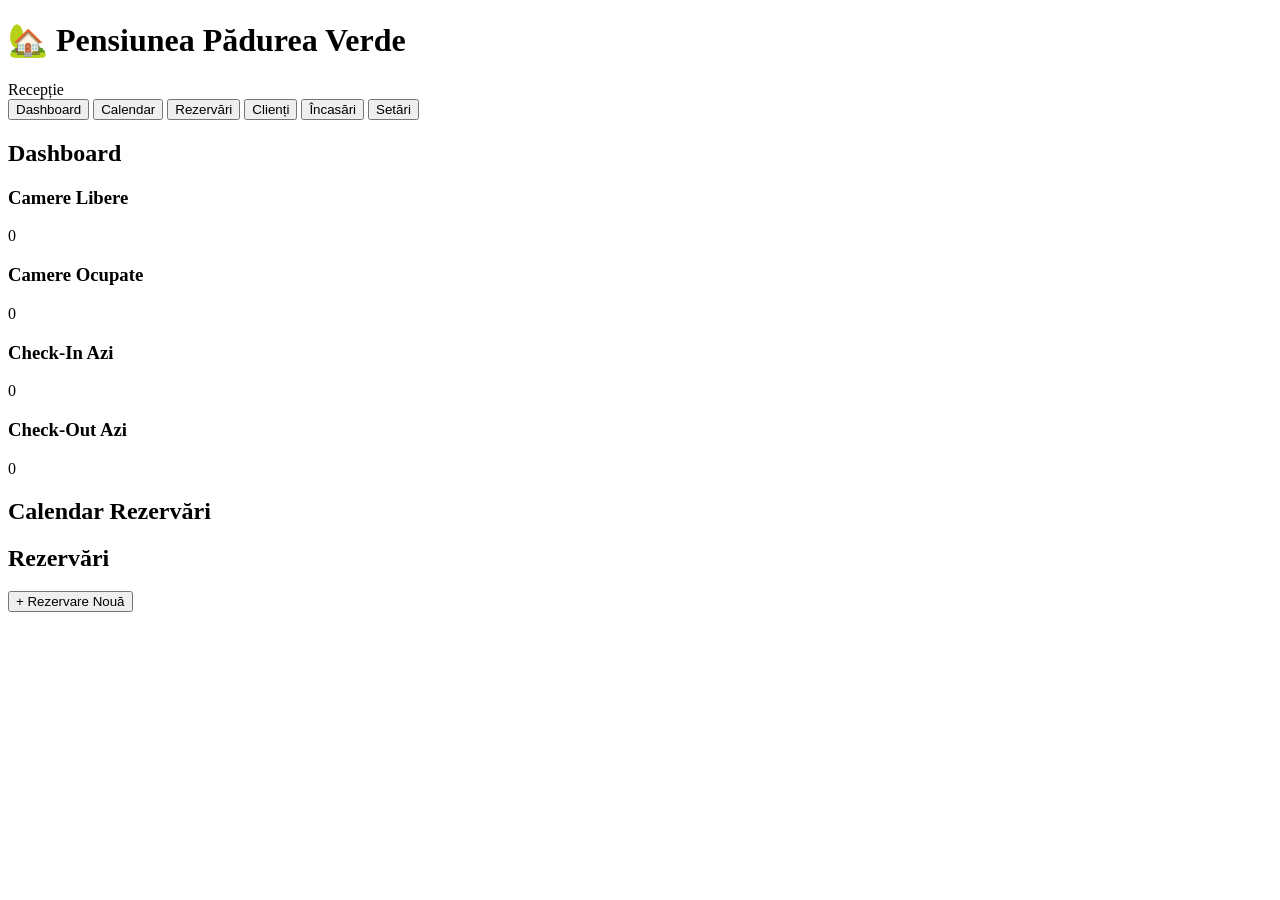
==== index.html @ 4703ed32 "Update index.html" ====
<!DOCTYPE html>
<html lang="ro">

<head>
    <meta charset="UTF-8">
    <meta name="viewport" content="width=device-width, initial-scale=1.0">

    <title>Pensiunea Pădurea Verde</title>

    <link rel="stylesheet" href="css/style.css">

    <script defer src="js/app.js"></script>
    <script defer src="js/database.js"></script>
    <script defer src="js/dashboard.js"></script>
    <script defer src="js/calendar.js"></script>
    <script defer src="js/reservations.js"></script>
</head>

<body>

<header>

    <div class="logo">

        <h1>🏡 Pensiunea Pădurea Verde</h1>

    </div>

    <div class="user">

        Recepție

    </div>

</header>

<div class="container">

    <aside>

        <button id="btnDashboard">Dashboard</button>

        <button id="btnCalendar">Calendar</button>

        <button id="btnReservations">Rezervări</button>

        <button id="btnClients">Clienți</button>

        <button id="btnPayments">Încasări</button>

        <button id="btnSettings">Setări</button>

    </aside>

    <main>

        <section id="dashboard">

            <h2>Dashboard</h2>

            <div class="cards">

                <div class="card">
                    <h3>Camere Libere</h3>
                    <span id="freeRooms">0</span>
                </div>

                <div class="card">
                    <h3>Camere Ocupate</h3>
                    <span id="busyRooms">0</span>
                </div>

                <div class="card">
                    <h3>Check-In Azi</h3>
                    <span id="todayCheckIn">0</span>
                </div>

                <div class="card">
                    <h3>Check-Out Azi</h3>
                    <span id="todayCheckOut">0</span>
                </div>

            </div>

        </section>

        <section id="calendar">

            <h2>Calendar Rezervări</h2>

            <div id="calendarContainer">

            </div>

        </section>

        <section id="reservations">

            <h2>Rezervări</h2>

            <button id="newReservation">

                + Rezervare Nouă

            </button>

            <div id="reservationList">

            </div>

        </section>

    </main>

</div>

</body>

</html>
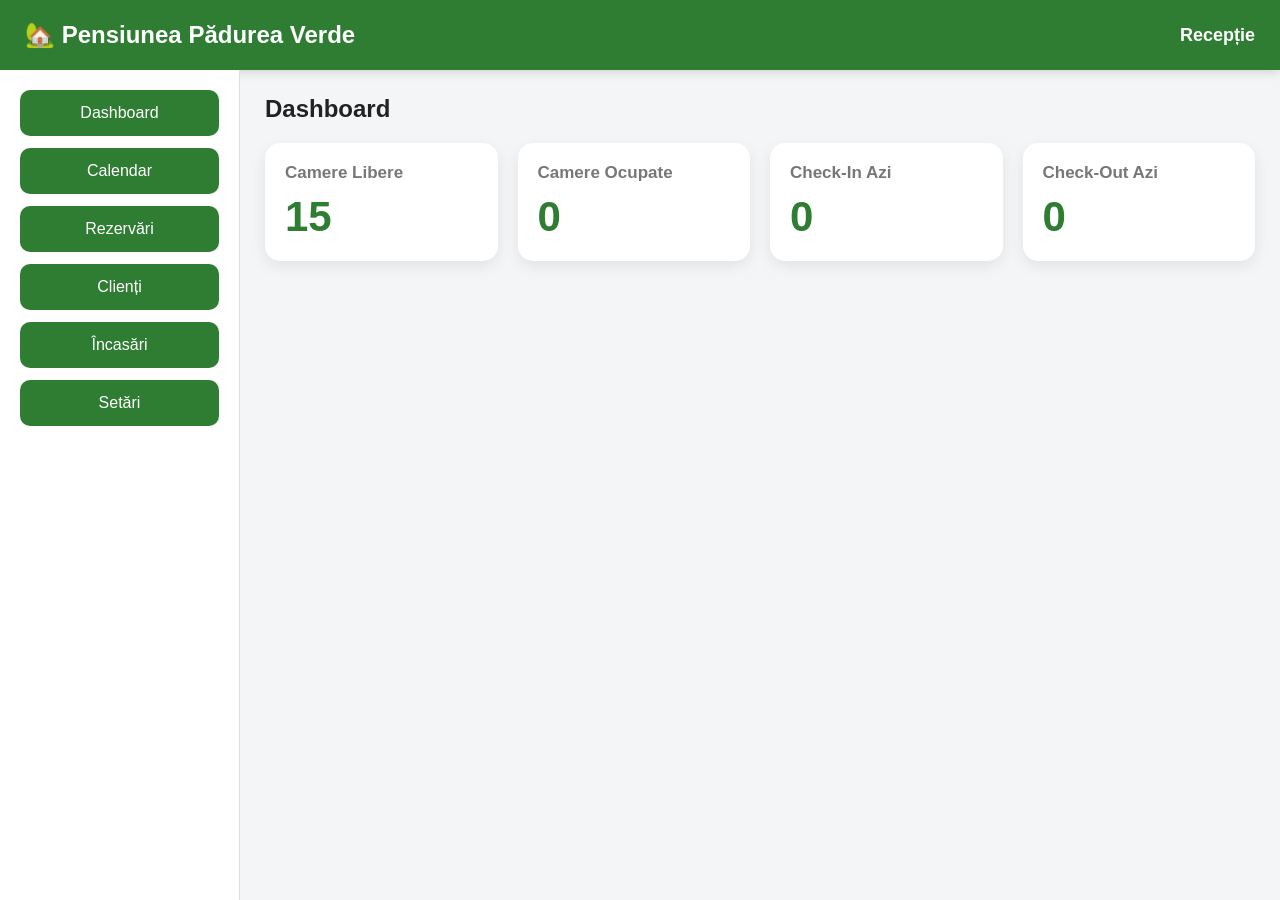
==== commit 6ce4cd9a: "Update index.html" ====
--- a/index.html
+++ b/index.html
@@ -8,7 +8,7 @@
     <title>Pensiunea Pădurea Verde</title>
 
     <link rel="stylesheet" href="css/style.css">
-
+    <script defer src="js/utils.js"></script>
     <script defer src="js/app.js"></script>
     <script defer src="js/database.js"></script>
     <script defer src="js/dashboard.js"></script>
--- a/css/style.css
+++ b/css/style.css
@@ -0,0 +1,260 @@
+/* ==========================
+   PENSIUNEA PADUREA VERDE
+   style.css
+========================== */
+
+*{
+    margin:0;
+    padding:0;
+    box-sizing:border-box;
+    font-family:Arial, Helvetica, sans-serif;
+}
+
+body{
+    background:#f3f5f7;
+    color:#222;
+}
+
+header{
+    height:70px;
+    background:#2E7D32;
+    color:white;
+
+    display:flex;
+    justify-content:space-between;
+    align-items:center;
+
+    padding:0 25px;
+
+    box-shadow:0 2px 10px rgba(0,0,0,.15);
+}
+
+.logo h1{
+    font-size:24px;
+}
+
+.user{
+    font-size:18px;
+    font-weight:bold;
+}
+
+.container{
+    display:flex;
+    min-height:calc(100vh - 70px);
+}
+
+aside{
+
+    width:240px;
+
+    background:white;
+
+    border-right:1px solid #ddd;
+
+    padding:20px;
+
+}
+
+aside button{
+
+    width:100%;
+
+    margin-bottom:12px;
+
+    border:none;
+
+    background:#2E7D32;
+
+    color:white;
+
+    padding:14px;
+
+    border-radius:10px;
+
+    cursor:pointer;
+
+    font-size:16px;
+
+    transition:.25s;
+
+}
+
+aside button:hover{
+
+    background:#1B5E20;
+
+}
+
+main{
+
+    flex:1;
+
+    padding:25px;
+
+}
+
+section{
+
+    margin-bottom:40px;
+
+}
+
+h2{
+
+    margin-bottom:20px;
+
+}
+
+.cards{
+
+    display:grid;
+
+    grid-template-columns:repeat(auto-fit,minmax(220px,1fr));
+
+    gap:20px;
+
+}
+
+.card{
+
+    background:white;
+
+    border-radius:15px;
+
+    padding:20px;
+
+    box-shadow:0 5px 15px rgba(0,0,0,.08);
+
+    transition:.3s;
+
+}
+
+.card:hover{
+
+    transform:translateY(-5px);
+
+}
+
+.card h3{
+
+    color:#777;
+
+    margin-bottom:10px;
+
+    font-size:17px;
+
+}
+
+.card span{
+
+    font-size:42px;
+
+    font-weight:bold;
+
+    color:#2E7D32;
+
+}
+
+#calendarContainer{
+
+    background:white;
+
+    border-radius:15px;
+
+    min-height:500px;
+
+    padding:20px;
+
+    box-shadow:0 5px 15px rgba(0,0,0,.08);
+
+}
+
+#reservationList{
+
+    margin-top:20px;
+
+    background:white;
+
+    border-radius:15px;
+
+    min-height:350px;
+
+    padding:20px;
+
+    box-shadow:0 5px 15px rgba(0,0,0,.08);
+
+}
+
+#newReservation{
+
+    background:#43A047;
+
+    color:white;
+
+    border:none;
+
+    padding:14px 24px;
+
+    border-radius:10px;
+
+    cursor:pointer;
+
+    font-size:16px;
+
+}
+
+#newReservation:hover{
+
+    background:#2E7D32;
+
+}
+
+@media(max-width:900px){
+
+.container{
+
+    flex-direction:column;
+
+}
+
+aside{
+
+    width:100%;
+
+    display:grid;
+
+    grid-template-columns:repeat(2,1fr);
+
+    gap:10px;
+
+}
+
+aside button{
+
+    margin:0;
+
+}
+
+header{
+
+    flex-direction:column;
+
+    height:auto;
+
+    padding:15px;
+
+}
+
+.logo{
+
+    margin-bottom:10px;
+
+}
+
+.cards{
+
+    grid-template-columns:1fr;
+
+}
+
+}
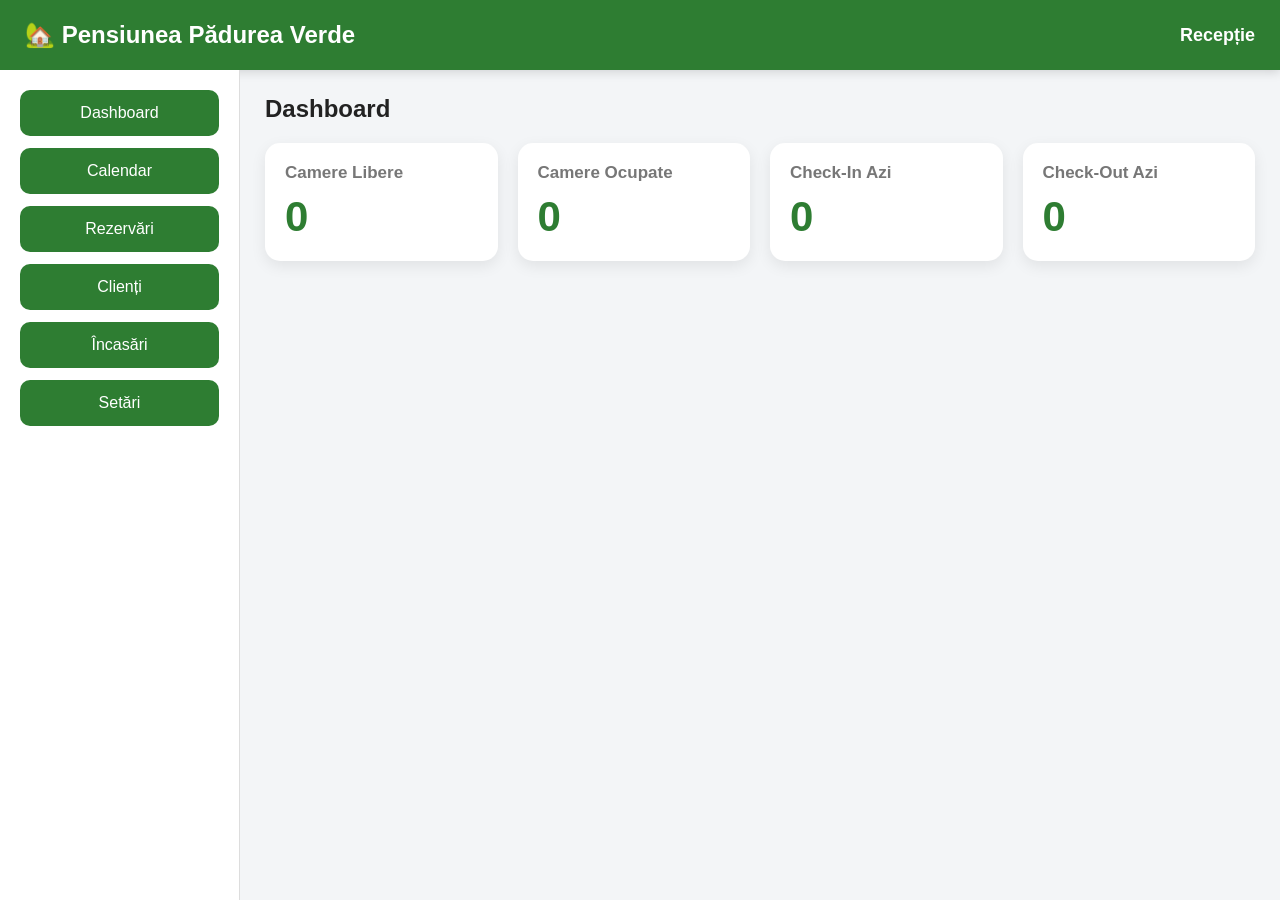
==== commit a24b5dcc: "Update index.html" ====
--- a/index.html
+++ b/index.html
@@ -8,6 +8,7 @@
     <title>Pensiunea Pădurea Verde</title>
 
     <link rel="stylesheet" href="css/style.css">
+    <script defer src="js/rooms.js"></script>
     <script defer src="js/utils.js"></script>
     <script defer src="js/app.js"></script>
     <script defer src="js/database.js"></script>
--- a/css/style.css
+++ b/css/style.css
@@ -258,3 +258,40 @@
 }
 
 }
+.reservation-card{
+
+background:white;
+
+padding:20px;
+
+border-radius:12px;
+
+margin-bottom:15px;
+
+box-shadow:0 3px 10px rgba(0,0,0,.08);
+
+}
+
+.reservation-card h3{
+
+margin-bottom:10px;
+
+}
+
+.reservation-card button{
+
+background:#c62828;
+
+color:white;
+
+border:none;
+
+padding:10px;
+
+border-radius:8px;
+
+cursor:pointer;
+
+margin-top:10px;
+
+}
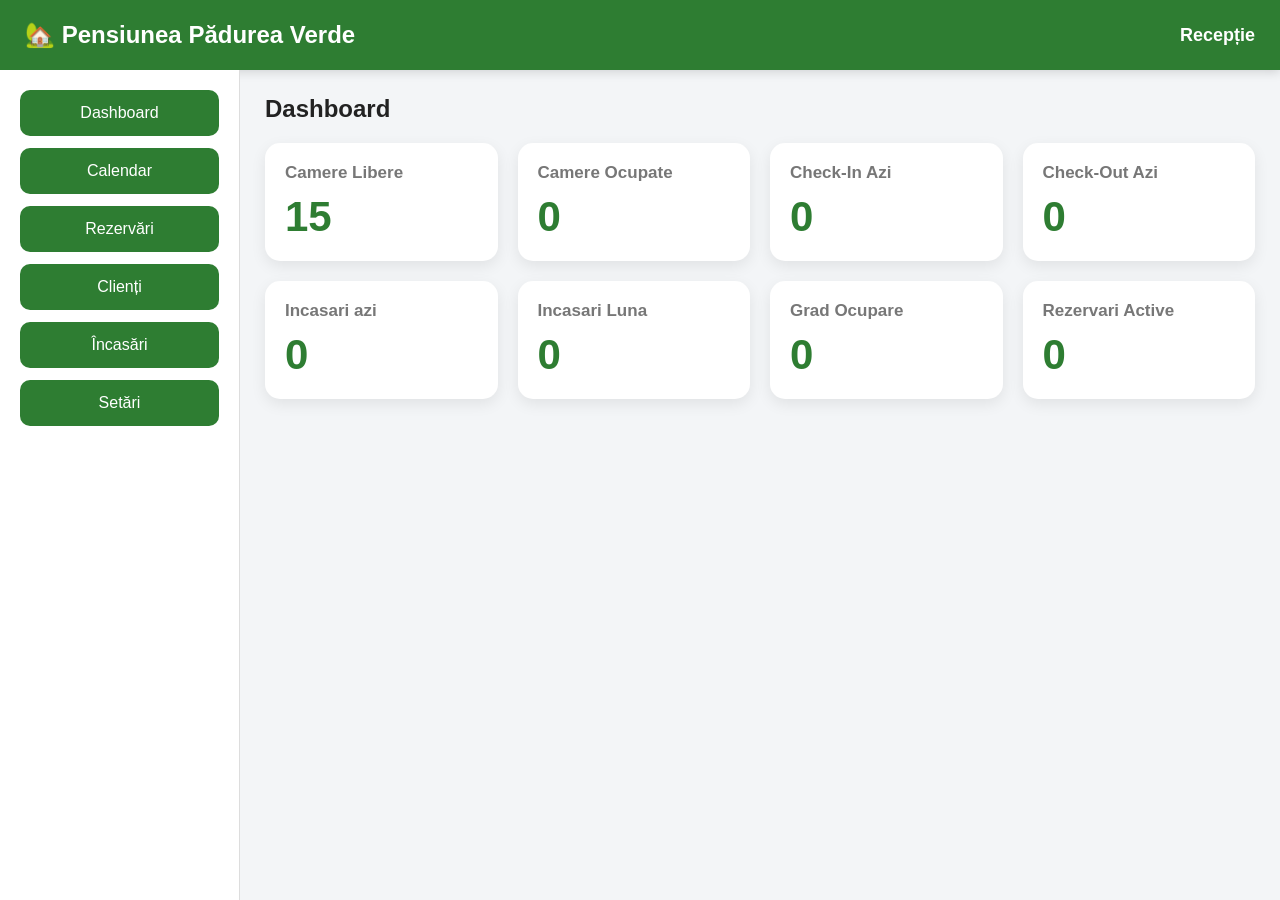
==== commit d1d888af: "Update index.html" ====
--- a/index.html
+++ b/index.html
@@ -11,7 +11,7 @@
     <script defer src="js/rooms.js"></script>
     <script defer src="js/utils.js"></script>
     <script defer src="js/app.js"></script>
-    <script defer src="js/database.js"></script>
+    <script defer src="js/db.js"></script>
     <script defer src="js/dashboard.js"></script>
     <script defer src="js/calendar.js"></script>
     <script defer src="js/reservations.js"></script>
@@ -80,6 +80,22 @@
                     <h3>Check-Out Azi</h3>
                     <span id="todayCheckOut">0</span>
                 </div>
+                  <div class="card">
+                    <h3>Incasari azi</h3>
+                    <span id="todayRevenue">0</span>
+                </div>
+                  <div class="card">
+                    <h3>Incasari Luna</h3>
+                    <span id="monthRevenue">0</span>
+                </div>
+                  <div class="card">
+                    <h3>Grad Ocupare</h3>
+                    <span id="occupancy">0</span>
+                </div>
+                  <div class="card">
+                    <h3>Rezervari Active</h3>
+                    <span id="activeReservations">0</span>
+                </div>
 
             </div>
 
